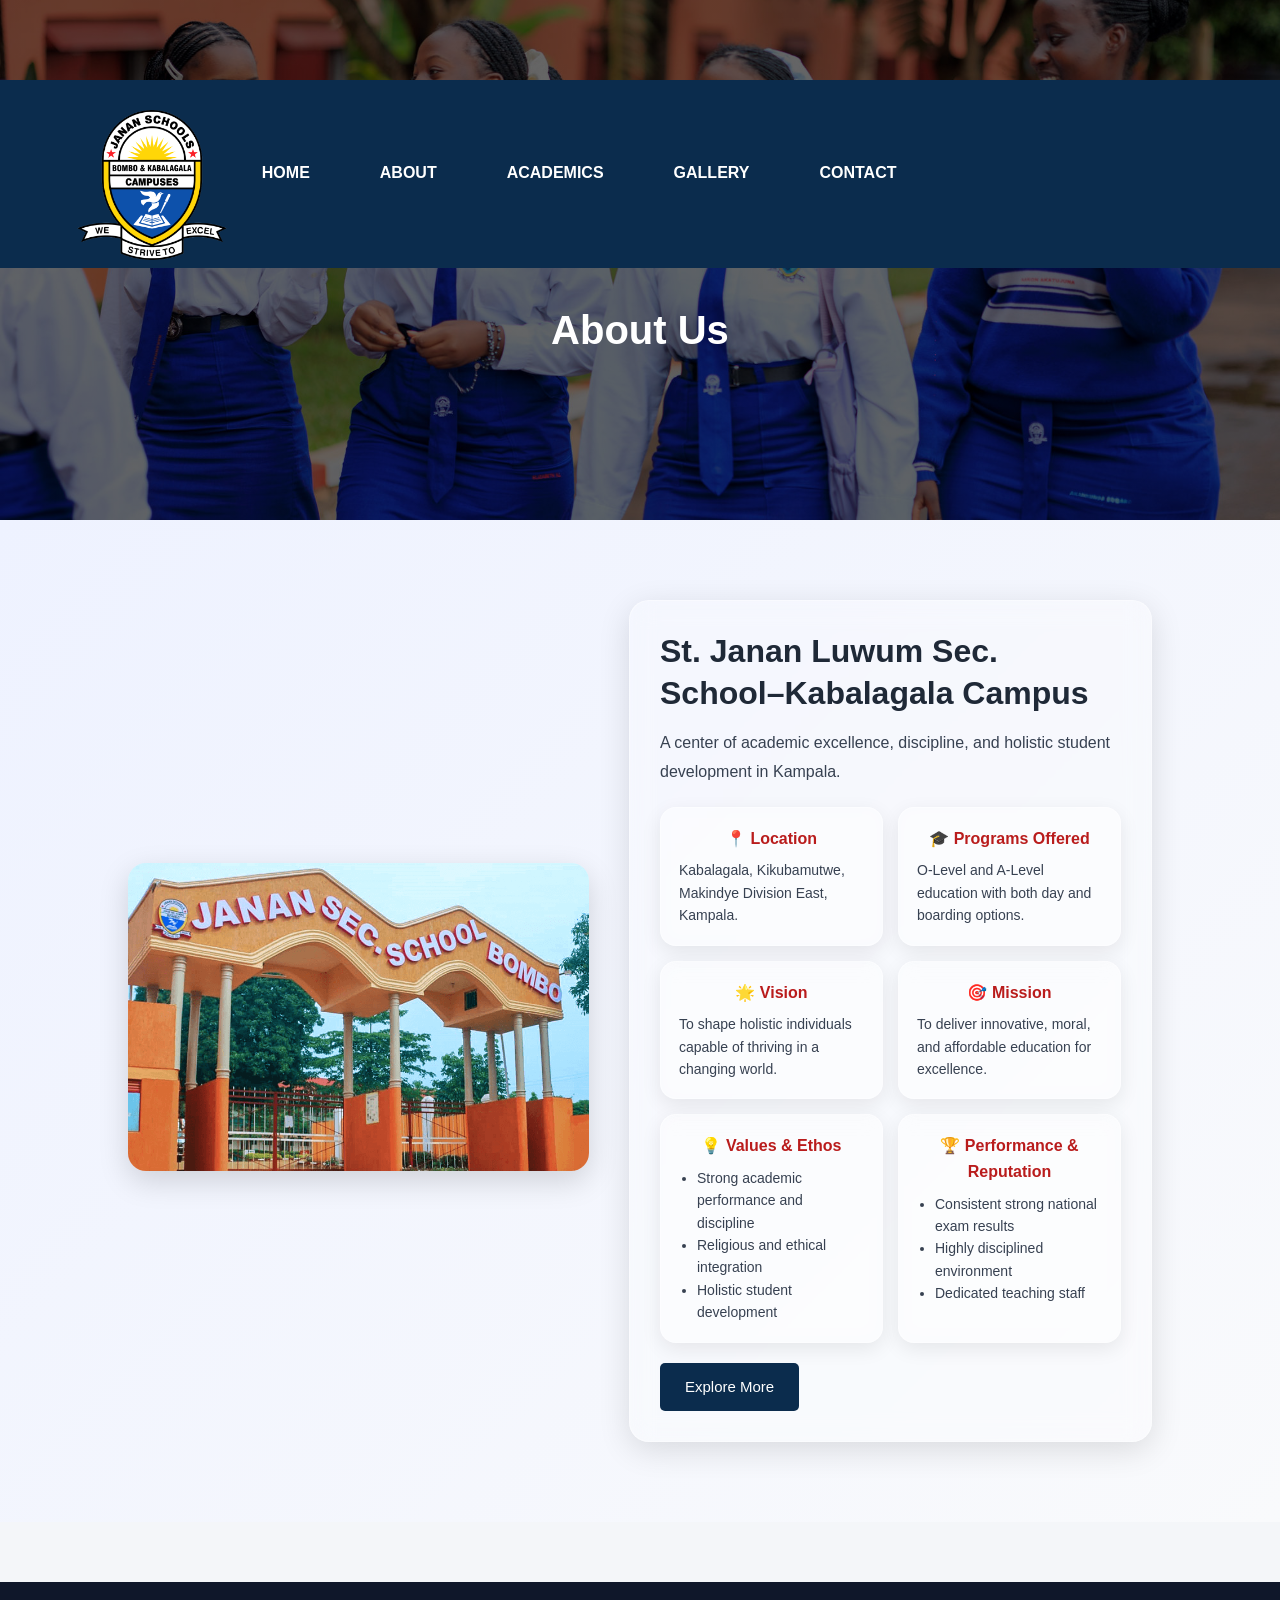
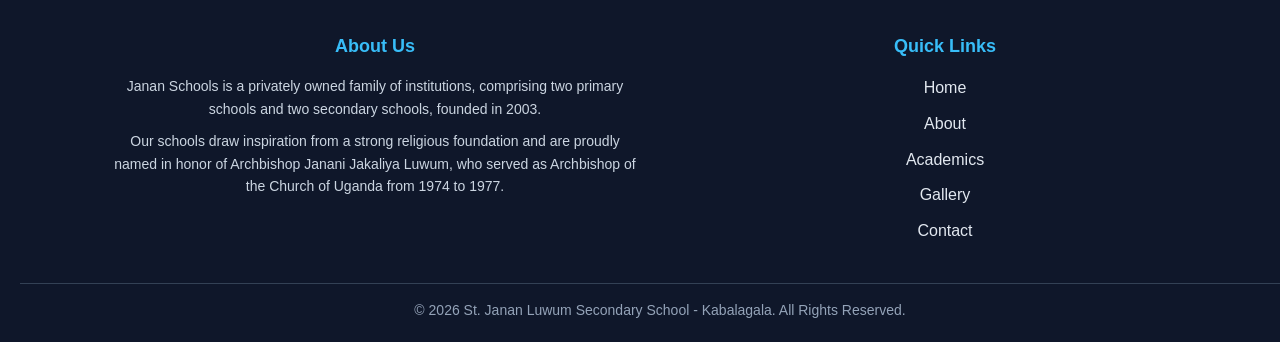
==== about.html @ 93f0259e "Add files via upload" ====
<!DOCTYPE html>
<html lang="en">
  <head>
    <meta charset="UTF-8" />
    <meta name="viewport" content="width=device-width, initial-scale=1.0" />
    <title>St.Janan Luwum S.S-Kabalagala</title>
    <link rel="icon" href="C:\Users\AbdulMajidu\Desktop\College-Website-main/logo.png" type="image/x-icon" />
    <link rel="stylesheet" href="style.css" />
      </head>
  <body>
    <section class="sub-header">
      <nav>
        <a href="home.html"><img src="college_logo.png" alt="" /></a>
        <div class="nav-links" id="navLinks">
         
          <ul>
            <li><a href="index.html">HOME</a></li>
            <li><a href="about.html">ABOUT</a></li>
            <li><a href="academics.html">ACADEMICS</a></li>
            <li><a href="gallery.html">GALLERY</a></li>
            <li><a href="contact.html">CONTACT</a></li>
          </ul>
        </div>
        
      </nav>
      <h1>About Us</h1>
    </section>

    <!-- -----------------about us---------------------- -->

   <section class="about-us">

  <div class="about-container">

    <div class="about-image fade-in">
      <img src="about_us2.jpg" alt="St. Janan Luwum Secondary School Campus" />
    </div>

    <div class="about-content">

      <h1 class="fade-in">St. Janan Luwum Sec. School–Kabalagala Campus</h1>

      <p class="intro fade-in">
        A center of academic excellence, discipline, and holistic student development in Kampala.
      </p>

      <div class="about-grid">

        <div class="about-card fade-in">
          <h3>📍 Location</h3>
          <p>Kabalagala, Kikubamutwe, Makindye Division East, Kampala.</p>
        </div>

        <div class="about-card fade-in">
          <h3>🎓 Programs Offered</h3>
          <p>O-Level and A-Level education with both day and boarding options.</p>
        </div>

        <div class="about-card fade-in">
          <h3>🌟 Vision</h3>
          <p>To shape holistic individuals capable of thriving in a changing world.</p>
        </div>

        <div class="about-card fade-in">
          <h3>🎯 Mission</h3>
          <p>To deliver innovative, moral, and affordable education for excellence.</p>
        </div>

        <div class="about-card full fade-in">
          <h3>💡 Values & Ethos</h3>
          <ul>
            <li>Strong academic performance and discipline</li>
            <li>Religious and ethical integration</li>
            <li>Holistic student development</li>
          </ul>
        </div>

        <div class="about-card full fade-in">
          <h3>🏆 Performance & Reputation</h3>
          <ul>
            <li>Consistent strong national exam results</li>
            <li>Highly disciplined environment</li>
            <li>Dedicated teaching staff</li>
          </ul>
        </div>

      </div>

      <a href="#" class="hero-btn fade-in">Explore More</a>

    </div>

  </div>

</section>

    <!-- ----------footer---------------- -->

    <footer class="footer">

  <div class="footer-container">

    <!-- ABOUT SECTION -->
    <div class="footer-section about">
      <h3>About Us</h3>
      <p>
        Janan Schools is a privately owned family of institutions, comprising two primary schools and two secondary schools, founded in 2003.
      </p>
      <p>
        Our schools draw inspiration from a strong religious foundation and are proudly named in honor of Archbishop Janani Jakaliya Luwum,
        who served as Archbishop of the Church of Uganda from 1974 to 1977.
      </p>
    </div>

    <!-- NAVIGATION LINKS -->
    <div class="footer-section">
      <h3>Quick Links</h3>
      <a href="index.html">Home</a>
      <a href="about.html">About</a>
      <a href="academics.html">Academics</a>
      <a href="gallery.html">Gallery</a>
      <a href="contact.html">Contact</a>
    </div>

  </div>

  <!-- BOTTOM BAR -->
  <div class="footer-bottom">
    <p>© 2026 St. Janan Luwum Secondary School - Kabalagala. All Rights Reserved.</p>
  </div>

</footer>
    
  
<!-- FOOTER END -->
    

    <!--Javascript for Toggle Menu-->
    <script>
      var navLinks = document.getElementById("navLinks");

      function showMenu() {
        navLinks.style.right = "0";
      }

      function hideMenu() {
        navLinks.style.right = "-200px";
      }
    </script>
  </body>
</html>
---- style.css ----
* {
  margin: 0;
  padding: 0;
}

.header {
  min-height: 100vh;
  width: 100%;
  background-image: 
    linear-gradient(rgba(7, 7, 7, 0.877), rgba(9, 22, 78, 0.815)),
    url("bg1.jpeg");
  background-position: center;
  background-size: cover;
  position: relative;
}
nav {
  display: flex;
  padding: 0% 6%;
  justify-content: space-between;
  align-items: center;
  background: #0b2c4d;
}

nav img {
  margin-top: 30px;
  width: 150px;
}

.nav-links {
  flex: 1;
  text-align: left;
}

.nav-links ul {
  list-style: none;
  display: flex;
  }

.nav-links ul li  {
  list-style: none;
  display: inline-block;
  padding: 10px 35px;
  position: relative; 
}
  .nav-links ul li a{
  color: white;
  text-decoration: none;
  font-size: 16px;
  font-weight: bold;
  transition: 0.3s;
  font-family: "Poppins", sans-serif;
}

.nav-links ul li::after {
  content: "";
  width: 0%;
  height: 2px;
  background: #f44336;
  display: block;
  margin: auto;
  transition: 0.5s;
}

.nav-links ul li:hover::after {
  width: 100%;
}

.nav-links ul li a:hover,
.nav-links ul li a.active {
  color: #ffcc00;
}


.text-box {
  width: 87%;
  color: white;
  position: absolute;
  top: 64%;
  left: 50%;
  transform: translate(-50%, -50%);
  text-align: center;
}

.text-box h1 {
  font-size: 60px;
  font-family: "Montserrat", sans-serif;
}

.text-box p {
  margin: 25px 0 40px;
  color: #fff3f3;
  font-size: 17px;
  font-family: "Poppins", sans-serif;
}

.hero-btn {
  display: inline-block;
  text-decoration: none;
  color: white;
  border: 1px solid #ffffff;
  padding: 12px 34px;
  font-size: 15px;
  background: darkblue;
  position: relative;
}

.hero-btn:hover {
  border: 1px solid #f44336;
  background: #f44336;
  transition: 0.8s;
}

nav .fa {
  display: none;
}

@media (max-width: 700px) {
  .text-box h1 {
    font-size: 35px;
  }

  .nav-links ul li {
    display: block;
  }

  .nav-links {
    position: fixed;
    background: #f44336;
    height: 100vh;
    width: 200px;
    max-width: 100%;
    top: 0;
    right: -200px;
    text-align: left;
    z-index: 2;
    transition: 0.3s;
  }

  nav .fa {
    display: block;
    color: #fff;
    margin: 10px;
    font-size: 22px;
    cursor: pointer;
  }

  .nav-links ul {
    padding: 30px;
  }
}


.header {
  position: relative;
  width: 100%;
  height: 100vh;
  overflow: hidden;
  font-family: Arial, sans-serif;
}

/* NAVIGATION */
.header nav {
  display: flex;
  justify-content: space-between;
  align-items: center;
  padding: 20px 60px;
  position: absolute;
  width: 100%;
  z-index: 10;
  background: rgba(0, 0, 0, 0.4);
}

.header .logo img {
  width: 120px;
}

.header .nav-links ul {
  list-style: none;
  display: flex;
  gap: 25px;
}

.header .nav-links ul li a {
  text-decoration: none;
  color: white;
  font-weight: bold;
  padding: 8px 12px;
  transition: 0.3s;
}

.header .nav-links ul li a:hover {
  background: #ffcc00;
  color: #000;
  border-radius: 5px;
}



/* ----course---------- */

/* ===== COURSE SECTION (SAFE ISOLATED VERSION) ===== */
.course {
  width: 100%;
  padding: 80px 10%;
  background: linear-gradient(135deg, #f5f7fa, #e4edf5);
  text-align: center;
  overflow: hidden;
}


/* Row */
.course .row {
  display: flex;
  flex-wrap: wrap;
  justify-content: center;
  gap: 25px;
}

/* Cards */
.course-col {
  flex: 1;
  min-width: 280px;
  max-width: 350px;
  background: #fff;
  padding: 25px 20px;
  border-radius: 15px;
  box-shadow: 0 8px 20px rgba(0,0,0,0.08);
  border-top: 4px solid #4a90e2;

  opacity: 0;
  transform: translateY(40px);
  transition: all 0.8s ease;
}

/* Hover */
.course-col:hover {
  transform: translateY(-8px);
  box-shadow: 0 12px 28px rgba(0,0,0,0.12);
  border-top-color: #ff9800;
}

/* ===== SAFE ANIMATION TRIGGER (ISOLATED CLASS) ===== */
.course.course-animate h1,
.course.course-animate .course-intro p {
  opacity: 1;
  transform: translateY(0);
}

.course.course-animate .course-col {
  opacity: 1;
  transform: translateY(0);
}

/* Stagger */
.course.course-animate .course-col:nth-child(1) { transition-delay: 0.2s; }
.course.course-animate .course-col:nth-child(2) { transition-delay: 0.4s; }
.course.course-animate .course-col:nth-child(3) { transition-delay: 0.6s; }

/* Responsive */
@media (max-width: 768px) {
  .course {
    padding: 60px 5%;
  }

  .course h1 {
    font-size: 30px;
  }

  .course-col {
    text-align: center;
  }
}



/* ===== Admissions Section (Scoped) ===== */
.course-admissions {
  padding: 80px 10%;
  background: linear-gradient(135deg, #f6f9ff, #eef4ff);
  font-family: "Segoe UI", sans-serif;
}

/* Header */
.course-admissions .course-header {
  text-align: center;
  margin-bottom: 40px;
}

.course-admissions h1 {
  font-size: 42px;
  color: #1f2a44;
  margin-bottom: 10px;
  letter-spacing: 1px;
}

.course-admissions .subtitle {
  font-size: 18px;
  color: #5b6b8a;
}

/* Intro */
.course-admissions .course-intro {
  max-width: 900px;
  margin: 0 auto 50px;
  text-align: center;
  color: #444;
  font-size: 16px;
  line-height: 1.7;
}

/* Grid Layout */
.course-admissions .course-grid {
  display: grid;
  grid-template-columns: repeat(auto-fit, minmax(260px, 1fr));
  gap: 25px;
}

/* Cards */
.course-admissions .course-card {
  background: #ffffff;
  border-radius: 16px;
  padding: 25px;
  box-shadow: 0 10px 25px rgba(0,0,0,0.08);
  transition: transform 0.3s ease, box-shadow 0.3s ease;
  position: relative;
  overflow: hidden;
}

.course-admissions .course-card:hover {
  transform: translateY(-8px);
  box-shadow: 0 15px 35px rgba(0,0,0,0.12);
}

/* Badge */
.course-admissions .badge {
  display: inline-block;
  background: #1f6fff;
  color: #fff;
  font-size: 12px;
  padding: 5px 10px;
  border-radius: 20px;
  margin-bottom: 10px;
}

/* Titles */
.course-admissions .course-card h3 {
  font-size: 20px;
  color: #1f2a44;
  margin-bottom: 10px;
}

/* Button */
.course-admissions .apply-btn {
  display: inline-block;
  margin-top: 15px;
  padding: 10px 18px;
  background: #1f6fff;
  color: #fff;
  text-decoration: none;
  border-radius: 8px;
  font-weight: 500;
  transition: 0.3s;
}

.course-admissions .apply-btn:hover {
  background: #0f4fd6;
}

.course {
  width: 80%;
  margin: auto;
  text-align: center;
  padding-top: 15px;
}

h1 {
  font-size: 36px;
  font-weight: 600;
}

.course-col p {
  color: #8b8b8b;
  font-size: 16px;
  font-weight: 400;
  }

.row {
  margin-top: 3%;
  display: flex;
  justify-content: space-between;
}

.course-col {
  flex-basis: 30%;
  background: rgb(247, 218, 234);
  border-radius: 15px;
  padding: 10px 5px;
  box-sizing: border-box;
  transition: 0.5s;
  color:#f44336;
  
}
.bottom {
  background-color: darkblue;
  text-align:center;
  margin-bottom: auto;
  color:yellow;

}

.course-intro p {
  color: #570802;
  font-family: 'Segoe UI', Tahoma, Geneva, Verdana, sans-serif;
}

h3 {
  text-align: center;
  font-weight: 800px;
  color: #000000;
  font-size: 25px;
  font-family: 'Lucida Sans', 'Lucida Sans Regular', 'Lucida Grande', 'Lucida Sans Unicode', Geneva, Verdana, sans-serif;
}

.hero-btn {
  background-color: darkblue;
  border-radius: 40px;
}

.course-col:hover {
  box-shadow: 0 0 20px 0px rgba(0, 0, 0, 0.4);
  border-radius: 30px;
  transform: translateY(-10px);
}

@media (max-width: 700px) {
  .row {
        flex-direction: column;
  }

  .course-col:hover {
    box-shadow: 0 0 5px 0px rgba(0, 0, 0, 0.4);
    border-radius: 0px;
    transform: translateX(0px);
  }
}

/* -------------campus----------------- */
.campus {
  padding: 60px 10%;
  background: #f9fafc;
  text-align: center;
}

.campus-header h1 {
  font-size: 2.5rem;
  margin-bottom: 3px;
  color: #222;
}

.campus-header p {
  color: #666;
  font-weight: bold;
  margin: 0 auto;
  line-height: 1.6;
}

.campus-grid {
  display: grid;
  grid-template-columns: repeat(auto-fit, minmax(280px, 1fr));
  gap: 30px;
  margin-top: 20px;
}

.campus-card {
  position: relative;
  overflow: hidden;
  border-radius: 16px;
  cursor: pointer;
  box-shadow: 0 10px 25px rgba(0,0,0,0.08);
  transition: transform 0.3s ease, box-shadow 0.3s ease;
}

.campus-card img {
  width: 100%;
  height: 100%;
  display: block;
  transition: transform 0.5s ease;
}

/* Hover effects */
.campus-card:hover {
  transform: translateY(-10px);
  box-shadow: 0 20px 40px rgba(0,0,0,0.15);
}

.campus-card:hover img {
  transform: scale(1.1);
}

/* Overlay */
.overlay {
  position: absolute;
  bottom: 0;
  left: 0;
  width: 100%;
  height: 100%;
  background: linear-gradient(to top, rgba(0,0,0,0.7), transparent);
  display: flex;
  align-items: flex-end;
  justify-content: center;
  padding-bottom: 20px;
  transition: 0.3s ease;
}

.overlay h3 {
  color: #fff;
  font-size: 1.4rem;
  letter-spacing: 1px;
}

/* -------------gallery----------------- */

.gallery {
  padding: 20px 5%;
  background: #f9f9fb;
  text-align: center;
}

.gallery h1 {
  font-size: 2.5rem;
  margin-bottom: 10px;
  color: #222;
  font-weight: 700;
}

.gallery p {
  font-size: 1rem;
  color: #555;
  margin-bottom: 40px;
  line-height: 1.6;
}

/* Grid Layout */
.gallery .row {
  display: grid;
  grid-template-columns: repeat(auto-fit, minmax(250px, 1fr));
  gap: 20px;
}

/* Image Container */
.gallery .campus-col {
  overflow: hidden;
  border-radius: 12px;
  position: relative;
  background: #000;
  box-shadow: 0 4px 15px rgba(0,0,0,0.08);
}

/* Images */
.gallery .campus-col img {
  width: 100%;
  height: 100%;
  display: block;
  object-fit: cover;
  transition: transform 0.5s ease, opacity 0.4s ease;
}

/* Hover Effects */
.gallery .campus-col:hover img {
  transform: scale(1.1);
  opacity: 0.85;
}

/* Optional overlay effect */
.gallery .campus-col::after {
  content: "View";
  position: absolute;
  bottom: 0;
  left: 0;
  width: 100%;
  padding: 10px;
  background: linear-gradient(transparent, rgba(0,0,0,0.7));
  color: #fff;
  font-size: 0.9rem;
  opacity: 0;
  transition: opacity 0.3s ease;
}

.gallery .campus-col:hover::after {
  opacity: 1;
}

/* Responsive Tweaks */
@media (max-width: 768px) {
  .gallery h1 {
    font-size: 2rem;
  }

  .gallery p {
    font-size: 0.95rem;
  }
}
/* Initial state */
.gallery .campus-col.hidden {
  opacity: 0;
  transform: translateY(50px) scale(0.95);
  filter: blur(6px);
}

/* Animated state */
.gallery .campus-col.show {
  opacity: 1;
  transform: translateY(0) scale(1);
  filter: blur(0);
  transition: 
    opacity 0.6s ease,
    transform 0.6s ease,
    filter 0.6s ease;
}

/* ---------------facilities--------------------- */

.facilities {
  width: 80%;
  margin: auto;
  text-align: center;
  padding-top: 10px;
}

.facilities-intro p {
  font-family: 'Segoe UI', Tahoma, Geneva, Verdana, sans-serif;
}

.facilities-col {
  flex-basis: 30%;
  border-radius: 15px;
  text-align: left;
}

.facilities-col img {
  width: 100%;
  border-radius: 40px;
}

.facilities-col p {
  padding: 0;
  color: #8b8b8b;
  font-size: 16px;
  line-height: 22px;
}

.facilities-col h3 {
  margin-bottom: 5px;
  text-align: left;
}

/* --------------testimonials---------------- */

.testimonial {
  width: 80%;
  margin: auto;
  text-align: center;
  padding: 60px 0 30px;
}

.testimonial-col {
  flex-basis: 35%;
  border-radius: 16px;
  margin: 20px;
  background: #ffffff;
  padding: 25px 20px;
  cursor: pointer;
  display: flex;
  align-items: flex-start;
  gap: 20px;

  box-shadow: 0 10px 25px rgba(0, 0, 0, 0.08);
  transition: transform 0.3s ease, box-shadow 0.3s ease;
}

.testimonial-col:hover {
  transform: translateY(-5px);
  box-shadow: 0 15px 35px rgba(0, 0, 0, 0.12);
}

.testimonial-col img {
  height: 80px;
  width: 80px;
  object-fit: cover;
  border-radius: 50%;
  border: 3px solid #f44336;
}

.testimonial-col p {
  font-size: 15px;
  line-height: 1.6;
  color: #555;
  margin-bottom: 10px;
  font-family: "Poppins", sans-serif;
}

.testimonial-col h3 {
  font-family: "Poppins", sans-serif;
  margin: 0;
  color: #222;
  font-size: 16px;
}

.testimonial-col .fa {
  color: #f44336;
  margin-top: 8px;
  font-size: 14px;
}

/* Layout improvement for row */
.row {
  display: flex;
  justify-content: center;
  flex-wrap: wrap;
  gap: 20px;
}

/* Mobile responsiveness */
@media (max-width: 700px) {
  .testimonial {
    width: 90%;
    padding: 40px 0;
  }

  .testimonial-col {
    flex-basis: 100%;
    flex-direction: column;
    text-align: center;
    align-items: center;
  }

  .testimonial-col img {
    margin: 0 0 10px 0;
  }
}

/* -------------cta---------- */

.cta {
  margin: 100px auto;
  width: 80%;
  background-image: 
    linear-gradient(rgba(0, 0, 0, 0.7), rgba(117, 108, 108, 0.7)),
    url("bg2.jpg");
  background-position: center;
  background-size: cover;
  border-radius: 10px;
  text-align: center;
  padding: 100px 0;
}

.cta h1 {
  color: #fff;
  margin-bottom: 40px;
  padding: 0;
}

@media (max-width: 700px) {
  .cta h1 {
    font-size: 24px;
  }
}

/* ---------footer------------ */

/* ================= GLOBAL FOOTER ================= */

html, body {
  margin: 0;
  padding: 0;
  box-sizing: border-box;
}

/* MAIN FOOTER */
.footer {
  width: 100%;
  text-align: center;
  padding: 30px 15px;
  background: linear-gradient(135deg, #570802, #8b1e12, #f44336);
  color: #ffffff;
  font-family: Verdana, Geneva, Tahoma, sans-serif;
}

.footer h1 {
  margin: 0 0 5px;
  font-size: 20px;
  font-weight: 500;
}

.footer-intro p {
  font-size: 12px;
  color: #f5d6d3;
  
  margin: 0 auto;
  line-height: 1.5;
}




.footer {
  background: #0f172a;
  color: #ffffff;
  padding: 50px 20px 20px;
  margin-top: 60px;
}

/* layout */
.footer-container {
  max-width: 1100px;
  margin: auto;
  display: flex;
  justify-content: space-between;
  gap: 40px;
  flex-wrap: wrap;
}

/* sections */
.footer-section {
  flex: 1;
  min-width: 250px;
}

.footer-section h3 {
  font-size: 18px;
  margin-bottom: 15px;
  color: #38bdf8;
}

/* about text */
.footer-section p {
  font-size: 14px;
  line-height: 1.6;
  color: #cbd5e1;
  margin-bottom: 10px;
}

/* links */
.footer-section a {
  display: block;
  color: #e2e8f0;
  text-decoration: none;
  margin-bottom: 10px;
  transition: 0.3s;
}

.footer-section a:hover {
  color: #38bdf8;
  padding-left: 6px;
}

/* bottom bar */
.footer-bottom {
  text-align: center;
  border-top: 1px solid #334155;
  margin-top: 30px;
  padding-top: 15px;
  font-size: 14px;
  color: #94a3b8;
}

/* responsive */
@media (max-width: 700px) {
  .footer-container {
    flex-direction: column;
    text-align: center;
  }

  .footer-section a {
    display: inline-block;
    margin: 5px 10px;
  }
}




/* Make sure it always sticks to full width */
.body {
  margin: 0;
  padding: 0;
}

/* --------------------about us page--------------------------------- */

.sub-header {
  height: 40vh;
  width: 100%;
  background-image: 
    linear-gradient(rgba(4, 9, 30, 0.7), rgba(4, 9, 30, 0.7)),
    url("about_us.jpg");
  background-position: center;
  background-size: cover;
  text-align: center;
}

.sub-header h1 {
  margin-top: 30px;
  font-family: "Montserrat", sans-serif;
  color: #fff;
}

.about-us {
  width: 80%;
  margin: auto;
  padding-top: 20px;
  padding-bottom: 10px;
}

.about-col {
  flex-basis: 48%;
  padding: 30px 2px;
}

.about-col img {
  width: 100%;
}

.about-col h1 {
  padding-top: 0;
  margin-top: 10px;
}

.about-col p {
  padding: 15px 0 25px;
  color: #8b8b8b;
  line-height: 25px;
}

.red-btn {
  border: 1px solid #f44336;
  background: transparent;
  color: #f44336;
}

.red-btn:hover {
  color: #fff;
}

@media (max-width: 700px) {
  .sub-header {
    height: 50vh;
    width: 100%;
    background: 
      linear-gradient(rgba(4, 9, 30, 0.7), rgba(4, 9, 30, 0.7)),
      url("bg3.jpg") center/cover;
    text-align: center;
  }
}

  .about-col img {
    display: none;
  }

  .about-col {
    flex-basis: 48%;
    padding: 0px 2px;
  }

  .about-us {
    width: 80%;
    margin: auto;
    padding-top: 0px;
    padding-bottom: 20px;
  }



/* BASE (Mobile First) */
.about-us {
  padding: 50px 20px;
  background: #f9fafc;
  font-family: Arial, sans-serif;
}

.about-container {
  display: flex;
  flex-direction: column;
  gap: 25px;
}

/* IMAGE */
.about-image img {
  width: 100%;
  border-radius: 14px;
  box-shadow: 0 10px 25px rgba(0,0,0,0.12);
}

/* TEXT */
.about-content h1 {
  font-size: 24px;
  color: #1f2937;
  margin-bottom: 10px;
}

.intro {
  color: #555;
  font-size: 15px;
  margin-bottom: 20px;
}

/* GRID (Mobile: 1 column) */
.about-grid {
  display: grid;
  grid-template-columns: 1fr;
  gap: 15px;
}

/* CARDS */
.about-card {
  background: #fff;
  padding: 15px;
  border-radius: 12px;
  box-shadow: 0 5px 15px rgba(0,0,0,0.08);
}

.about-card h3 {
  color: #b91c1c;
  font-size: 16px;
  margin-bottom: 8px;
}

.about-card p,
.about-card ul {
  font-size: 14px;
  color: #444;
}

.about-card ul {
  padding-left: 18px;
}

.hero-btn {
  display: inline-block;
  margin-top: 20px;
  padding: 10px 18px;
  background: #b91c1c;
  color: #fff;
  border-radius: 8px;
  text-decoration: none;
  transition: 0.3s ease;
}

.hero-btn:hover {
  background: #7f1d1d;
}

/* TABLET */
@media (min-width: 768px) {
  .about-container {
    flex-direction: row;
    align-items: center;
  }

  .about-image,
  .about-content {
    flex: 1;
  }

  .about-grid {
    grid-template-columns: 1fr 1fr;
  }

  .about-content h1 {
    font-size: 30px;
  }
}

/* DESKTOP */
@media (min-width: 1024px) {
  .about-us {
    padding: 80px 10%;
  }

  .about-content h1 {
    font-size: 34px;
  }
}



/* PAGE BACKGROUND (important for glass effect) */
.about-us {
  padding: 80px 10%;
  background: linear-gradient(135deg, #eef2ff, #f9fafc);
  font-family: Arial, sans-serif;
}

/* MAIN LAYOUT */
.about-container {
  display: flex;
  gap: 40px;
  align-items: center;
  flex-wrap: wrap;
}

/* IMAGE GLASS FRAME */
.about-image img {
  width: 100%;
  border-radius: 18px;
  box-shadow: 0 10px 30px rgba(0,0,0,0.15);
}

/* GLASS CONTENT CARD */
.about-content {
  flex: 1;
  min-width: 320px;

  background: rgba(255, 255, 255, 0.25);
  backdrop-filter: blur(12px);
  -webkit-backdrop-filter: blur(12px);

  border: 1px solid rgba(255, 255, 255, 0.4);
  border-radius: 20px;

  padding: 30px;
  box-shadow: 0 8px 32px rgba(0,0,0,0.12);
}

/* TITLE */
.about-content h1 {
  font-size: 32px;
  font-weight: 700;
  color: #1f2937;
  line-height: 1.3;
  margin-bottom: 15px;
}

/* INTRO TEXT */
.about-content .intro {
  font-size: 16px;
  line-height: 1.8;
  color: #374151;
  margin-bottom: 20px;
}

/* GLASS GRID CARDS */
.about-grid {
  display: grid;
  grid-template-columns: 1fr 1fr;
  gap: 15px;
}

/* INDIVIDUAL GLASS CARDS */
.about-card {
  background: rgba(255, 255, 255, 0.35);
  backdrop-filter: blur(10px);
  -webkit-backdrop-filter: blur(10px);

  border: 1px solid rgba(255, 255, 255, 0.4);
  border-radius: 16px;

  padding: 18px;
  box-shadow: 0 6px 20px rgba(0,0,0,0.08);

  transition: transform 0.3s ease, box-shadow 0.3s ease;
}

.about-card:hover {
  transform: translateY(-5px);
  box-shadow: 0 10px 25px rgba(0,0,0,0.15);
}

/* CARD TITLES */
.about-card h3 {
  color: #b91c1c;
  font-size: 16px;
  margin-bottom: 8px;
}

/* TEXT */
.about-card p,
.about-card ul {
  font-size: 14px;
  color: #374151;
}

.about-card ul {
  padding-left: 18px;
}

/* BUTTON (GLASS STYLE) */
.hero-btn {
  display: inline-block;
  margin-top: 20px;
  padding: 12px 20px;

  background: rgba(185, 28, 28, 0.85);
  color: #fff;

  border-radius: 10px;
  text-decoration: none;

  transition: 0.3s ease;
}

.hero-btn:hover {
  background: rgba(127, 29, 29, 0.95);
  transform: translateY(-2px);
}

/* RESPONSIVE DESIGN */
@media (max-width: 768px) {
  .about-container {
    flex-direction: column;
  }

  .about-grid {
    grid-template-columns: 1fr;
  }

  .about-content h1 {
    font-size: 26px;
  }
}



/* -------------------gallery-------------------- */

.gallery h1{
  text-align: center;
  margin-top: 60px;
  font-size:60px;
}
.gallery p{
  text-align:center;
  font-size:20px;
}



 

/* ---------------------contact us-------------------- */

body {
  line-height: 1.6;
  background: #f4f6f9;
  color: #333;
}



/* HEADER */
.sub-header {
  background: linear-gradient(rgba(0,0,0,0.6), rgba(0,0,0,0.6)),
              url("gallery3.jpg");
  background-size: cover;
  background-position: center;
  color: white;
  text-align: center;
  padding: 80px 0px;
}

.sub-header h1 {
  font-size: 40px;
}

/* MAP */
.location {
  width: 80%;
  margin: auto;
  padding: 80px 0;
}

/* CONTACT SECTION */
.contact-section {
  display: flex;
  justify-content: space-between;
  gap: 30px;
  padding: 60px 8%;
  flex-wrap: wrap;
}

/* CONTACT INFO */
.contact-info {
  flex: 1;
  min-width: 280px;
}

.info-box {
  display: flex;
  align-items: flex-start;
  gap: 15px;
  background: white;
  padding: 20px;
  margin-bottom: 20px;
  border-radius: 10px;
  box-shadow: 0 3px 10px rgba(0,0,0,0.1);
}

.info-box i {
  font-size: 25px;
  color: #0b2c4d;
}

/* FORM */
.contact-form {
  flex: 1;
  min-width: 280px;
  background: white;
  padding: 25px;
  border-radius: 10px;
  box-shadow: 0 3px 10px rgba(0,0,0,0.1);
}

.contact-form form input,
.contact-form form textarea {
  width: 100%;
  padding: 12px;
  margin-bottom: 15px;
  border: 1px solid #ccc;
  border-radius: 5px;
  outline: none;
  transition: 0.3s;
}

.contact-form form input:focus,
.contact-form form textarea:focus {
  border-color: #0b2c4d;
}

/* BUTTON */
.hero-btn {
  display: inline-block;
  background: #0b2c4d;
  color: white;
  padding: 12px 25px;
  border: none;
  cursor: pointer;
  border-radius: 5px;
  transition: 0.3s;
}

.hero-btn:hover {
  background: #ffcc00;
  color: black;
}

.red-btn {
  background: #d9534f;
}

/* SUCCESS MESSAGE */
#success-message {
  display: none;
  margin-top: 10px;
  color: green;
  font-weight: bold;
}


/* RESPONSIVE DESIGN */
@media (max-width: 768px) {
  nav {
    flex-direction: column;
    text-align: center;
  }

  .nav-links ul {
    flex-direction: column;
    gap: 10px;
    margin-top: 10px;
  }

  .contact-section {
    flex-direction: column;
  }

  .sub-header h1 {
    font-size: 28px;
  }
}
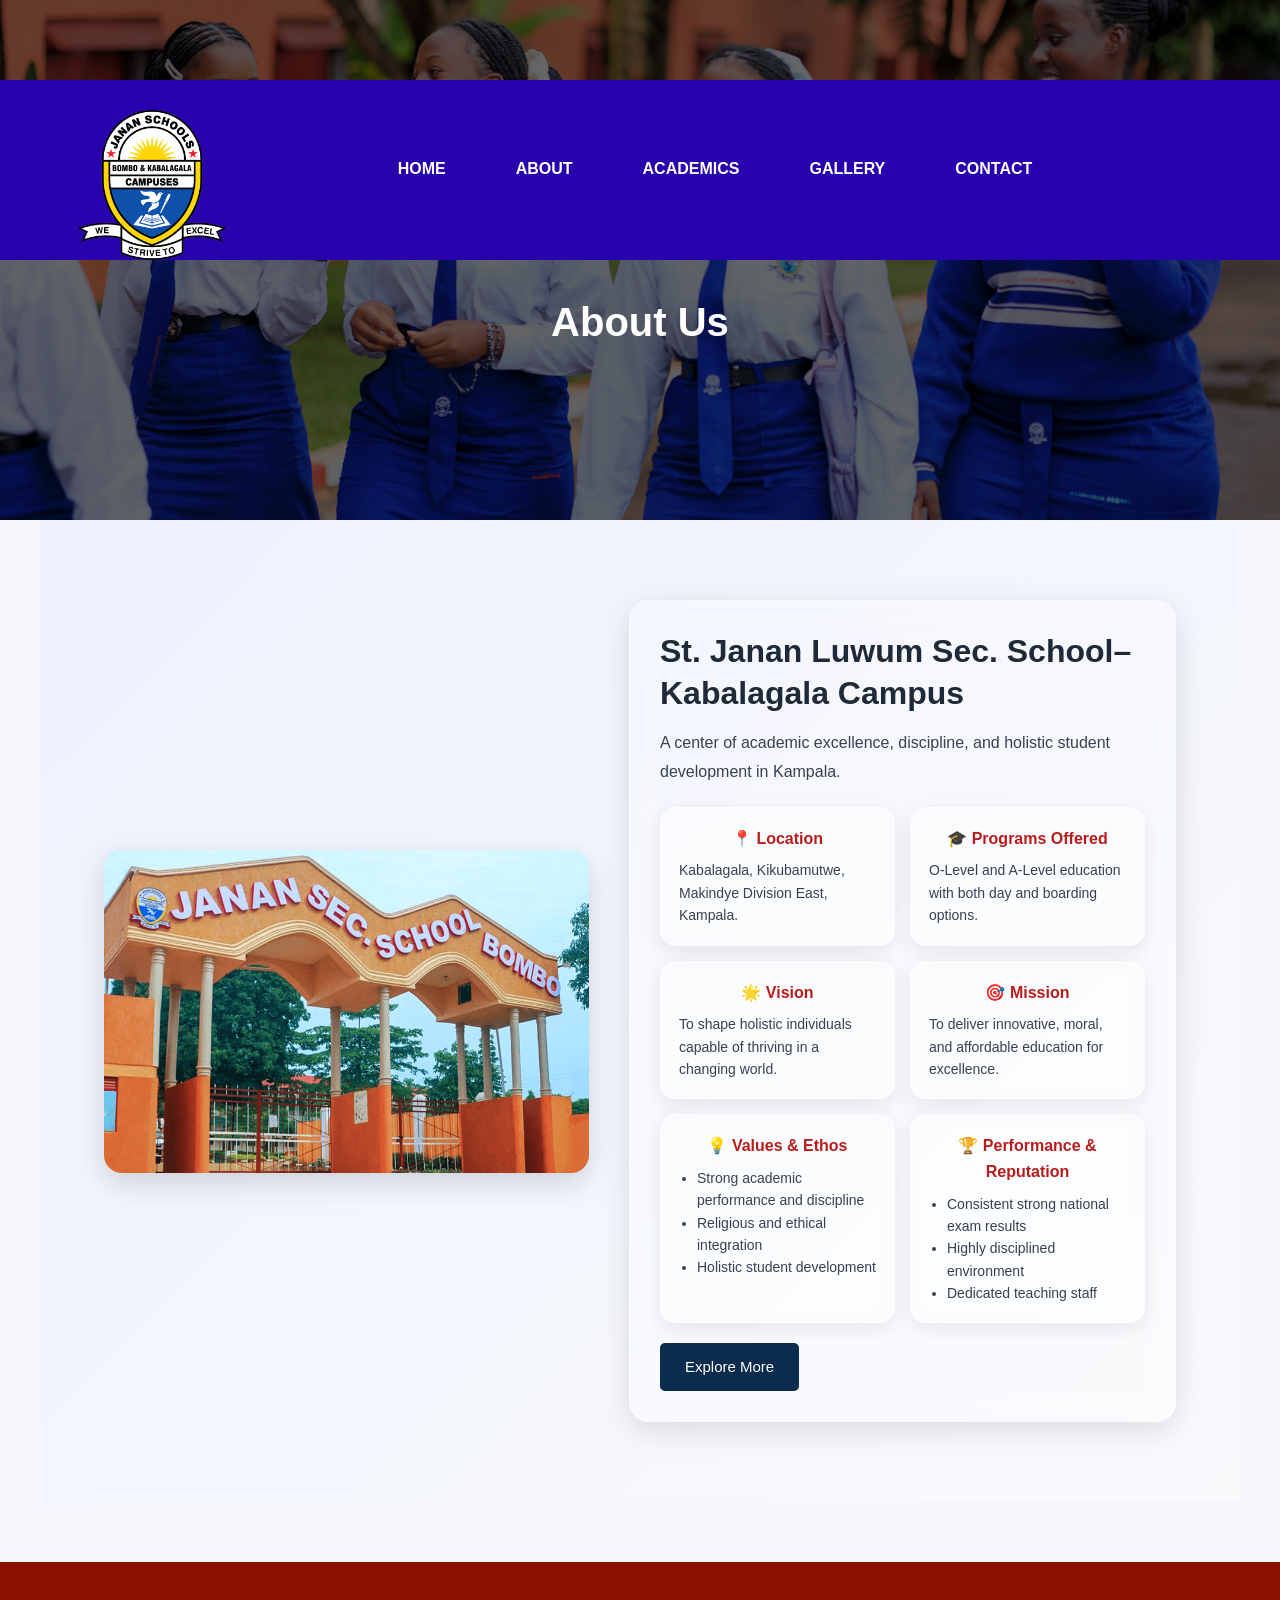
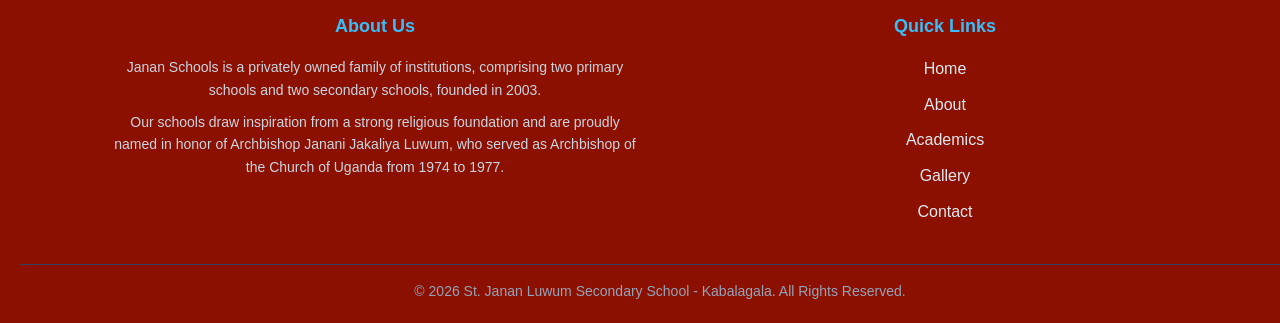
==== commit e08d4c0b: "Update about.html" ====
--- a/about.html
+++ b/about.html
@@ -134,8 +134,7 @@
   
 <!-- FOOTER END -->
     
-
-    <!--Javascript for Toggle Menu-->
+   <!--Javascript for Toggle Menu-->
     <script>
       var navLinks = document.getElementById("navLinks");
 
--- a/style.css
+++ b/style.css
@@ -6,8 +6,9 @@
 .header {
   min-height: 100vh;
   width: 100%;
+  /* Using a single dark color at two different opacities */
   background-image: 
-    linear-gradient(rgba(7, 7, 7, 0.877), rgba(9, 22, 78, 0.815)),
+    linear-gradient(rgba(0, 0, 0, 0.5), rgba(0, 0, 0, 0.7)),
     url("bg1.jpeg");
   background-position: center;
   background-size: cover;
@@ -18,7 +19,7 @@
   padding: 0% 6%;
   justify-content: space-between;
   align-items: center;
-  background: #0b2c4d;
+  background: #2702ad;
 }
 
 nav img {
@@ -167,7 +168,7 @@
   position: absolute;
   width: 100%;
   z-index: 10;
-  background: rgba(0, 0, 0, 0.4);
+  background: rgb(3, 3, 148);
 }
 
 .header .logo img {
@@ -804,7 +805,7 @@
 
 
 .footer {
-  background: #0f172a;
+  background: #8b1000;
   color: #ffffff;
   padding: 50px 20px 20px;
   margin-top: 60px;
@@ -1376,4 +1377,155 @@
   .sub-header h1 {
     font-size: 28px;
   }
-}+}
+
+/* ============================= */
+/* GLOBAL RESPONSIVE FIX */
+/* ============================= */
+
+/* Prevent horizontal scroll */
+html, body {
+  width: 100%;
+  overflow-x: hidden;
+}
+
+/* Make all sections fit perfectly */
+section, div {
+  max-width: 100%;
+}
+
+/* Images fix */
+img {
+  max-width: 100%;
+  height: auto;
+  display: block;
+}
+
+/* Fix rows spacing */
+.row {
+  width: 100%;
+  margin: 0;
+  gap: 20px;
+}
+
+/* Fix common containers */
+.course,
+.facilities,
+.testimonial,
+.cta,
+.about-us,
+.location {
+  width: 100% !important;
+  margin: 0 auto;
+  padding-left: 5%;
+  padding-right: 5%;
+  box-sizing: border-box;
+}
+
+/* Remove extra spacing */
+h1, h2, h3, p {
+  margin-left: 0;
+  margin-right: 0;
+}
+
+/* ============================= */
+/* NAV FIX */
+/* ============================= */
+nav {
+  flex-wrap: wrap;
+}
+
+.nav-links ul {
+  flex-wrap: wrap;
+  justify-content: center;
+}
+
+/* ============================= */
+/* MOBILE (≤768px) */
+/* ============================= */
+@media (max-width: 768px) {
+
+  /* Fix header text overflow */
+  .text-box {
+    width: 95%;
+    top: 55%;
+  }
+
+  .text-box h1 {
+    font-size: 28px;
+  }
+
+  .text-box p {
+    font-size: 14px;
+  }
+
+  /* Stack all flex rows */
+  .row {
+    flex-direction: column !important;
+    align-items: center;
+  }
+
+  /* Cards full width */
+  .course-col,
+  .facilities-col,
+  .testimonial-col {
+    width: 100% !important;
+    max-width: 100%;
+  }
+
+  /* Fix campus & gallery grids */
+  .campus-grid,
+  .gallery .row {
+    grid-template-columns: 1fr !important;
+  }
+
+  /* Footer fix */
+  .footer-container {
+    flex-direction: column;
+    align-items: center;
+    text-align: center;
+  }
+
+  /* Remove side overflow */
+  .contact-section {
+    padding: 30px 5%;
+  }
+
+}
+
+/* ============================= */
+/* TABLET (769px–1024px) */
+/* ============================= */
+@media (min-width: 769px) and (max-width: 1024px) {
+
+  .course-col,
+  .facilities-col,
+  .testimonial-col {
+    flex-basis: 45% !important;
+  }
+
+  .campus-grid {
+    grid-template-columns: repeat(2, 1fr);
+  }
+
+  .gallery .row {
+    grid-template-columns: repeat(2, 1fr);
+  }
+
+}
+
+/* ============================= */
+/* LARGE SCREENS FIX */
+/* ============================= */
+@media (min-width: 1200px) {
+
+  .course,
+  .facilities,
+  .testimonial,
+  .about-us,
+  .location {
+    max-width: 1200px;
+    margin: auto;
+  }
+
+}
